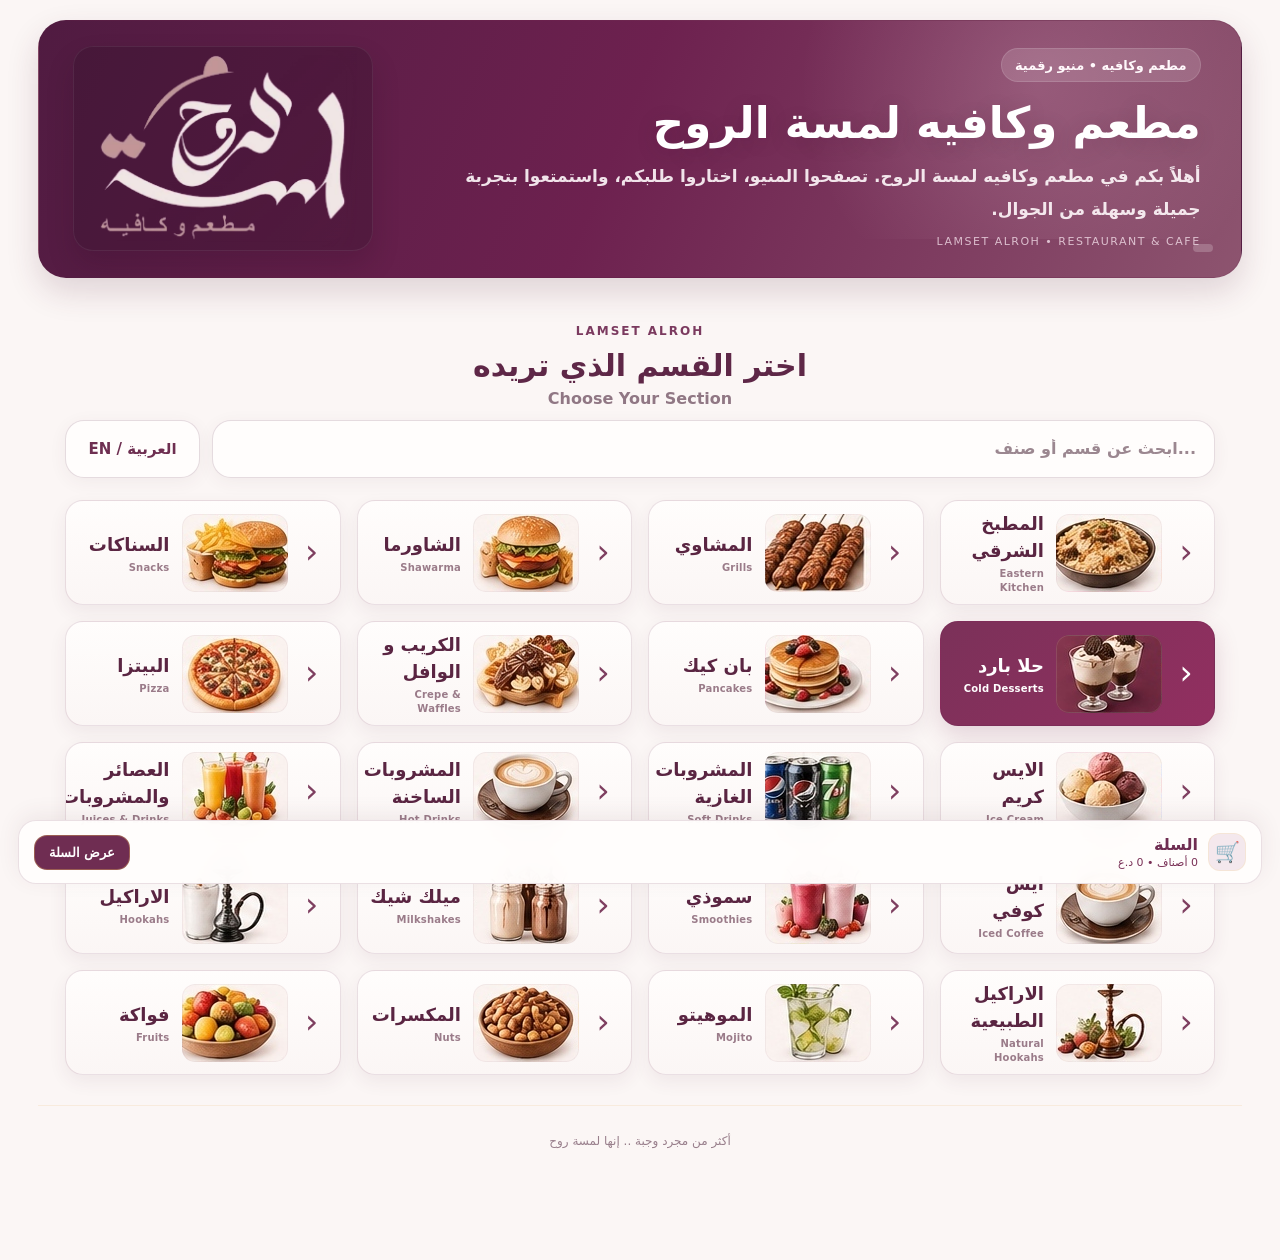
==== index.html @ 40839cf7 "Add kadr dolma to Eastern Kitchen menu" ====
<!doctype html>
<html lang="ar" dir="rtl">
<head>
<meta charset="utf-8">
<meta name="viewport" content="width=device-width,initial-scale=1">
<title>معاينة — مطعم وكافيه لمسة الروح</title>
<style>
:root{--bg:#09090a;--panel:#0f1113;--gold:#e3ad54;--gold2:#f4d58f;--cream:#f7f0e4;--text:#f8f3ea;--muted:#aaa39b;--line:rgba(227,173,84,.30);--maroon:#6b244d;--pink:#a94f74}
*{box-sizing:border-box}html,body{margin:0;background:radial-gradient(circle at 50% -10%,#281b10 0,#08090a 42%,#050607 100%);color:var(--text);font-family:"Noto Sans Arabic","Segoe UI",system-ui,-apple-system,BlinkMacSystemFont,"Helvetica Neue",Arial,sans-serif}
body::before{content:"";position:fixed;inset:0;pointer-events:none;background:radial-gradient(circle at 15% 20%,rgba(214,168,92,.08),transparent 25%),radial-gradient(circle at 85% 30%,rgba(120,65,25,.08),transparent 25%)}
.wrap{width:min(1280px,94%);margin:auto;padding:22px 0 112px}
.top{display:flex;align-items:center;justify-content:space-between;gap:18px;padding:7px 0 15px;border-bottom:1px solid rgba(227,173,84,.24);position:sticky;top:0;background:linear-gradient(180deg,rgba(9,9,10,.96),rgba(9,9,10,.82));backdrop-filter:blur(14px);z-index:20}
.brand{display:flex;align-items:center;gap:18px;padding:4px 12px 4px 7px;border-radius:18px;background:linear-gradient(135deg,rgba(38,25,14,.78),rgba(17,14,15,.72));border:1px solid rgba(227,173,84,.18);box-shadow:0 8px 25px rgba(0,0,0,.20)}.brand-mark{width:132px;height:92px;display:flex;align-items:center;justify-content:center;overflow:visible;filter:drop-shadow(0 0 10px rgba(227,173,84,.14));}.brand-mark img{width:132px;height:96px;object-fit:contain;display:block;filter:drop-shadow(0 0 12px rgba(244,213,143,.20))}
.brand h1{margin:0;font-size:26px;color:var(--gold2);letter-spacing:.15px}.brand small{display:block;color:#e0cfad;font-size:10px;letter-spacing:1.15px;margin-top:3px}
.actions{display:flex;align-items:center;gap:8px}.menu-dot{width:44px;height:42px;border:1px solid rgba(227,173,84,.24);background:rgba(15,15,16,.86);border-radius:13px;display:grid;place-items:center;color:var(--gold2);font-size:23px}.lang,.back,.search input{background:rgba(18,18,18,.86);border:1px solid var(--line);color:var(--text);border-radius:14px}
.lang,.back{padding:14px 26px;font-weight:900;font-size:18px;min-width:210px;min-height:58px;border-radius:17px;cursor:pointer}.back{display:inline-flex;align-items:center;justify-content:center;gap:8px;background:linear-gradient(145deg,#8a315f,#632345);box-shadow:0 10px 24px rgba(0,0,0,.30),inset 0 1px 0 rgba(255,255,255,.08)}.lang:hover,.back:hover{border-color:var(--gold);transform:translateY(-2px)}.back:active{transform:translateY(0) scale(.98)}
.hero{text-align:center;padding:36px 0 26px}.hero .eyebrow{color:var(--gold);font-size:12px;letter-spacing:2.4px}.hero h2{margin:10px 0 6px;font-size:38px;color:var(--gold2);text-shadow:0 3px 20px rgba(214,168,92,.18)}.hero p{margin:0;color:#d6d0c8}
.search{display:flex;justify-content:center;margin:0 auto 26px;max-width:680px}.search input{width:100%;padding:14px 18px;outline:none;text-align:right;font-family:inherit;font-size:16px;font-weight:600;line-height:1.7}.search input:focus{border-color:var(--gold);box-shadow:0 0 0 3px rgba(214,168,92,.08)}
.search-results{display:none;flex-direction:column;gap:10px;margin:0 auto 24px;max-width:860px}.search-results.show{display:flex}.search-results-title{font-size:15px;font-weight:800;color:var(--gold2);padding:0 4px 4px}.search-result-list{display:flex;flex-direction:column;gap:10px}.search-result{display:flex;align-items:center;justify-content:space-between;gap:14px;width:100%;padding:14px 16px;border:1px solid rgba(227,173,84,.20);border-radius:16px;background:linear-gradient(135deg,rgba(31,24,18,.86),rgba(15,16,17,.94));color:var(--text);cursor:pointer;text-align:right;transition:transform .18s ease,border-color .18s ease,box-shadow .18s ease;font-family:inherit}.search-result:hover{transform:translateY(-2px);border-color:var(--gold);box-shadow:0 10px 26px rgba(0,0,0,.22)}.search-result-copy{min-width:0;flex:1}.search-result-name{font-size:17px;font-weight:800;line-height:1.6;color:#fff7e9}.search-result-cat{font-size:12px;font-weight:700;color:#d8c39d;margin-top:2px}.search-result-price{font-size:16px;font-weight:900;color:var(--gold2);white-space:nowrap}.search-empty{display:none;padding:14px 16px;border:1px dashed rgba(227,173,84,.24);border-radius:16px;color:#d2cbc0;text-align:center;font-size:14px;font-weight:700}.search-empty.show{display:block}.categories{display:grid;grid-template-columns:repeat(4,1fr);gap:16px}.cat{position:relative;aspect-ratio:1.42;border:1px solid var(--line);border-radius:21px;overflow:hidden;background:#131416;cursor:pointer;transition:transform .28s ease,box-shadow .28s ease,border-color .28s ease;box-shadow:0 12px 30px rgba(0,0,0,.26)}
.cat::after{content:"";position:absolute;inset:0;background:linear-gradient(180deg,rgba(0,0,0,0) 20%,rgba(4,5,6,.9) 100%)}.cat:hover{transform:translateY(-6px) scale(1.01);border-color:var(--gold);box-shadow:0 20px 42px rgba(0,0,0,.44),0 0 0 1px rgba(214,168,92,.08)}
.cat img{order:1!important;display:block!important;flex:0 0 118px!important;width:118px!important;height:78px!important;object-fit:cover!important;object-position:center!important;border-radius:13px!important;background:#fff8fa!important;filter:brightness(1.07) saturate(.95) contrast(.97)!important;box-shadow:inset 0 0 0 1px rgba(90,35,65,.08)!important;transition:transform .25s ease,filter .25s ease!important}.cat:hover img{transform:scale(1.04)!important;filter:brightness(1.09) saturate(1) contrast(.98)!important}
.cat .caption{position:absolute;z-index:2;left:14px;right:14px;bottom:12px;padding:12px 14px;border:1px solid rgba(214,168,92,.24);border-radius:14px;background:rgba(7,8,9,.66);backdrop-filter:blur(8px);text-align:center}
.cat .ar{font-size:21px;font-weight:900;color:#f0cf88;text-shadow:0 2px 10px rgba(240,207,136,.16)}.cat .en{font-size:12px;color:#ddcfb0;margin-top:3px;font-weight:700;letter-spacing:.2px}
.page{display:none;animation:pageIn .42s ease}.page.show{display:block}@keyframes pageIn{from{opacity:0;transform:translateY(10px)}to{opacity:1;transform:none}}
.sectionHead{display:grid;grid-template-columns:1.45fr 1fr;gap:18px;margin-top:14px;border-radius:24px;overflow:hidden;border:1px solid var(--line);background:linear-gradient(135deg,#15110c,#0d0f10);box-shadow:0 20px 50px rgba(0,0,0,.38)}
.sectionImage{min-height:360px;background-size:cover;background-position:center;position:relative}.sectionImage::after{content:"";position:absolute;inset:0;background:linear-gradient(90deg,rgba(8,9,10,.1),rgba(8,9,10,.72))}
.sectionInfo{padding:34px;display:flex;flex-direction:column;justify-content:center;background:linear-gradient(145deg,rgba(52,31,13,.9),rgba(15,16,17,.96))}.sectionInfo .eyebrow{color:var(--gold);letter-spacing:2px;font-size:11px}.sectionInfo h3{font-size:40px;color:var(--gold2);margin:9px 0 4px}.sectionInfo p{color:#dbd3c9;line-height:1.8;margin:0 0 18px}
.items{display:grid;gap:10px;margin-top:20px}.item{display:flex;align-items:center;justify-content:space-between;gap:15px;padding:17px 19px;background:linear-gradient(135deg,#0f1113,#151617);border:1px solid rgba(214,168,92,.16);border-radius:16px;transition:.22s}.item:hover{border-color:rgba(214,168,92,.46);transform:translateX(-2px);background:linear-gradient(135deg,#15120d,#151719)}.item .name{font-weight:800;font-size:17px}.item .price{font-weight:900;color:var(--gold2);white-space:nowrap;font-size:18px}.empty{padding:25px;border:1px dashed var(--line);border-radius:18px;color:var(--muted);text-align:center;margin-top:18px} .item-main{display:flex;align-items:center;gap:12px;min-width:0}.item-copy{min-width:0}.item .name{font-weight:800;font-size:17px}.item .price{font-weight:900;color:var(--gold2);white-space:nowrap;font-size:18px}.add-to-cart{width:42px;height:42px;border-radius:13px;border:1px solid rgba(246,217,143,.24);background:linear-gradient(145deg,#8a315f,#632345);color:#fff1d0;font-size:26px;font-weight:900;line-height:1;cursor:pointer;display:grid;place-items:center;box-shadow:0 7px 16px rgba(0,0,0,.25);transition:.18s}.add-to-cart:hover{transform:translateY(-2px) scale(1.03);filter:brightness(1.08)}.add-to-cart:active{transform:scale(.97)}
.cart-count{color:var(--gold2);font-size:11px;margin-top:2px}.cart-modal{position:fixed;inset:0;background:rgba(0,0,0,.68);backdrop-filter:blur(7px);display:none;align-items:flex-end;justify-content:center;z-index:100}.cart-modal.show{display:flex}.cart-sheet{width:min(720px,94%);max-height:78vh;overflow:auto;background:linear-gradient(160deg,#15110d,#0c0d0e);border:1px solid rgba(227,173,84,.35);border-radius:24px 24px 0 0;box-shadow:0 -20px 55px rgba(0,0,0,.55);padding:22px}.cart-sheet h3{margin:0 0 15px;color:var(--gold2);font-size:24px}.cart-row{display:flex;align-items:center;justify-content:space-between;gap:12px;padding:12px 0;border-bottom:1px solid rgba(227,173,84,.12)}.cart-row .qty{color:#c9bda8;font-size:13px}.cart-total{display:flex;justify-content:space-between;align-items:center;margin-top:18px;font-size:18px;font-weight:900}.cart-close{margin-top:16px;width:100%;border:1px solid rgba(227,173,84,.34);background:#111;color:var(--gold2);border-radius:13px;padding:12px;font-weight:900;cursor:pointer}

.cart{position:fixed;right:18px;left:18px;bottom:16px;z-index:30;display:flex;justify-content:space-between;align-items:center;gap:14px;padding:12px 15px;border-radius:18px;border:1px solid rgba(227,173,84,.34);background:linear-gradient(135deg,rgba(24,16,12,.96),rgba(15,15,16,.96));box-shadow:0 16px 38px rgba(0,0,0,.42),0 0 0 1px rgba(227,173,84,.04);backdrop-filter:blur(14px)}.cart-left{display:flex;align-items:center;gap:10px}.cart-icon{width:38px;height:38px;border-radius:12px;background:linear-gradient(145deg,#7c2b55,#57203f);display:grid;place-items:center;color:#f6d98f;border:1px solid rgba(246,217,143,.24);font-size:20px}.cart b{color:var(--gold2)}.cart button{border:1px solid rgba(227,173,84,.38);background:linear-gradient(145deg,#8a315f,#632345);color:#fff1d0;border-radius:13px;padding:9px 14px;font-weight:900;cursor:pointer}.footer{text-align:center;color:#8f8982;font-size:12px;padding-top:28px;margin-top:30px;border-top:1px solid rgba(227,173,84,.15)}
@media(max-width:1000px){.categories{grid-template-columns:repeat(3,1fr)}.sectionHead{grid-template-columns:1fr}.sectionImage{min-height:300px}}
@media(max-width:650px){.wrap{width:min(96%,560px);padding-top:10px}.top{padding-top:8px}.brand h1{font-size:18px}.brand-mark{width:104px;height:76px}.brand-mark img{width:104px;height:76px}.hero{padding:26px 0 18px}.hero h2{font-size:28px}.categories{grid-template-columns:repeat(2,1fr);gap:10px}.cat{border-radius:17px}.cat .caption{left:8px;right:8px;bottom:8px;padding:9px 6px}.cat .ar{font-size:16px;color:#f0cf88}.cat .en{font-size:10px;color:#ddcfb0}.sectionHead{margin-top:8px;border-radius:19px}.sectionImage{min-height:250px;background-position:center}.sectionInfo{padding:22px}.sectionInfo h3{font-size:29px}.item{padding:14px}.item .name{font-size:15px}.item .price{font-size:16px}.add-to-cart{width:40px;height:40px;font-size:24px}.back{width:100%;min-width:0;min-height:58px;font-size:18px;border-radius:17px;margin-bottom:10px}}

/* FINAL FIXES */
.actions{display:none!important}
.top{justify-content:center!important;padding:10px 0 16px!important}
.brand{padding:0!important;margin:0 auto!important;background:transparent!important;border:none!important;box-shadow:none!important;justify-content:center!important}
.brand h1,.brand small{display:none!important}
.brand-mark{width:170px!important;height:112px!important;filter:drop-shadow(0 0 16px rgba(244,213,143,.24))}
.brand-mark img{width:170px!important;height:112px!important;filter:drop-shadow(0 0 18px rgba(244,213,143,.24))}
.back{display:inline-flex!important;align-items:center;justify-content:center;gap:8px}
.page.show .back{position:sticky;top:8px;z-index:30;margin:12px 0 16px;min-height:60px}
@media(max-width:650px){
  .top{padding:8px 0 12px!important}
  .brand-mark{width:140px!important;height:94px!important}
  .brand-mark img{width:140px!important;height:94px!important}
  .page.show .back{position:sticky;top:8px;min-height:60px;width:100%;margin:10px 0 12px}
}
/* Search/font polish */
body,.top,.hero,.search input,.cat,.caption,.page,.sectionInfo,.item,.cart,.cart-modal,.cart-sheet,.back,.add-to-cart{font-family:"Noto Sans Arabic","Segoe UI",system-ui,-apple-system,BlinkMacSystemFont,"Helvetica Neue",Arial,sans-serif}
.hero h2,.sectionInfo h3,.cat .ar,.item .name{font-weight:800;letter-spacing:0}
.cat .en,.item .price,.search-result-cat,.search-result-price{font-weight:700}
/* HEADER REVAMP - matches original reference */
.top.heroTop{
  position:relative!important;
  top:auto!important;
  width:100%;
  min-height:250px;
  margin:0 0 22px;
  padding:26px 34px 28px!important;
  border:1px solid rgba(255,255,255,.16)!important;
  border-bottom:1px solid rgba(255,255,255,.16)!important;
  border-radius:27px!important;
  background:linear-gradient(112deg,#4a193f 0%,#6e1f53 45%,#8d466c 100%)!important;
  box-shadow:0 18px 40px rgba(54,16,42,.20)!important;
  backdrop-filter:none!important;
  display:flex!important;
  align-items:center!important;
  justify-content:space-between!important;
  gap:30px!important;
  direction:ltr;
  overflow:hidden;
}
.top.heroTop::after{
  content:"";
  position:absolute;
  inset:-35% -12% auto auto;
  width:58%;
  height:120%;
  background:radial-gradient(circle,rgba(255,214,231,.18),transparent 62%);
  pointer-events:none;
}
.heroBrand{
  position:relative;
  z-index:2;
  width:100%;
  display:flex!important;
  align-items:center!important;
  gap:34px!important;
  padding:0!important;
  margin:0!important;
  border:0!important;
  border-radius:0!important;
  background:transparent!important;
  box-shadow:none!important;
  direction:ltr;
}
.heroLogo{
  flex:0 0 300px;
  width:300px!important;
  height:205px!important;
  padding:4px!important;
  border-radius:20px!important;
  background:rgba(46,17,41,.38)!important;
  box-shadow:inset 0 0 0 1px rgba(255,255,255,.07),0 14px 28px rgba(31,6,25,.16)!important;
  overflow:hidden!important;
  filter:none!important;
}
.heroLogo img{
  width:100%!important;
  height:100%!important;
  object-fit:contain!important;
  filter:none!important;
}
.hero-copy{
  flex:1;
  min-width:0;
  text-align:right;
  direction:rtl;
  color:#fff;
  padding:0 6px 0 14px;
}
.hero-copy .hero-badge{
  display:inline-flex;
  align-items:center;
  min-height:34px;
  padding:6px 13px;
  margin:0 0 14px;
  border-radius:18px;
  background:rgba(255,255,255,.14);
  border:1px solid rgba(255,255,255,.10);
  color:#fff7fb;
  font-size:13px;
  font-weight:800;
}
.hero-copy h1{
  display:block!important;
  margin:0 0 10px!important;
  color:#fff!important;
  font-size:clamp(30px,3.4vw,48px)!important;
  line-height:1.25!important;
  letter-spacing:0!important;
  text-shadow:0 4px 22px rgba(55,10,42,.16);
}
.hero-copy .hero-description{
  margin:0 0 10px;
  max-width:780px;
  color:rgba(255,255,255,.92);
  font-size:17px;
  line-height:1.9;
  font-weight:600;
}
.hero-copy #brandEn{
  display:block!important;
  color:rgba(255,243,250,.76)!important;
  font-size:11px!important;
  letter-spacing:1.5px!important;
  margin:4px 0 0!important;
}
.hero-dot{
  position:absolute;
  right:28px;
  bottom:25px;
  width:20px;
  height:8px;
  border-radius:99px;
  background:rgba(255,255,255,.20);
  z-index:3;
}
@media(max-width:760px){
  .top.heroTop{
    min-height:unset;
    padding:18px 16px 22px!important;
    border-radius:23px!important;
  }
  .heroBrand{
    flex-direction:column!important;
    align-items:center!important;
    gap:16px!important;
  }
  .heroLogo{
    flex-basis:auto;
    width:190px!important;
    height:130px!important;
  }
  .hero-copy{
    width:100%;
    padding:0!important;
    text-align:center!important;
  }
  .hero-copy .hero-badge{
    margin-bottom:10px;
    font-size:12px;
  }
  .hero-copy h1{
    font-size:29px!important;
    line-height:1.35!important;
  }
  .hero-copy .hero-description{
    font-size:14px;
    line-height:1.8;
  }
  .hero-copy #brandEn{
    font-size:9px!important;
  }
  .hero-dot{
    right:50%;
    transform:translateX(50%);
    bottom:12px;
  }
}
/* APPROVED LIGHT PLUM / CREAM MENU THEME */
:root{--line:rgba(101,42,73,.16)!important;--gold:#6f2d52!important;--gold2:#6f2d52!important;--text:#4a263b!important;--muted:#8c7781!important}
html,body{background:#fbf6f5!important;color:#4a263b!important}
body{font-family:"Noto Sans Arabic","Segoe UI",system-ui,-apple-system,BlinkMacSystemFont,"Helvetica Neue",Arial,sans-serif!important}
body::before{display:none!important}
.wrap{width:min(1450px,94%)!important;padding:20px 0 112px!important}
.top.heroTop{min-height:258px!important;margin:0 0 24px!important;padding:24px 34px 26px!important;border:1px solid rgba(96,35,67,.14)!important;border-radius:28px!important;background:linear-gradient(112deg,#501b41 0%,#6d214f 48%,#8d546f 100%)!important;box-shadow:0 14px 32px rgba(82,29,59,.16)!important}
.heroLogo{flex-basis:300px!important;width:300px!important;height:205px!important;background:rgba(45,15,38,.30)!important}
.hero-copy .hero-badge{background:rgba(255,245,249,.15)!important;border-color:rgba(255,255,255,.12)!important;color:#fff8fb!important}
.hero-copy h1{color:#fff!important}.hero-copy .hero-description{color:rgba(255,248,251,.90)!important}.hero-copy #brandEn{color:rgba(255,238,247,.72)!important}.hero-dot{background:rgba(255,255,255,.20)!important}
main#home{display:block}.hero{padding:22px 0 12px!important}.hero .eyebrow{color:#7b3a5f!important;font-weight:800!important;letter-spacing:2px!important}.hero h2{font-size:30px!important;color:#5e2747!important;text-shadow:none!important}.hero p{color:#907784!important;font-weight:600!important}
.toolbar{display:flex;align-items:center;gap:12px;max-width:1150px;margin:0 auto 22px;direction:ltr}.toolbar .search{flex:1;margin:0;max-width:none}
.search input{background:#fffdfc!important;border:1px solid rgba(104,48,77,.17)!important;color:#4d293d!important;border-radius:19px!important;min-height:58px;box-shadow:0 4px 18px rgba(90,43,68,.06)!important}.search input::placeholder{color:#9b8790!important}.search input:focus{border-color:rgba(113,44,80,.34)!important;box-shadow:0 0 0 4px rgba(112,44,81,.08)!important}
.lang-home{flex:0 0 auto;min-width:135px;min-height:58px;padding:10px 18px;border-radius:19px;border:1px solid rgba(104,48,77,.17);background:#fffdfc;color:#6e2f51;font:800 15px/1 "Noto Sans Arabic","Segoe UI",system-ui,sans-serif;cursor:pointer;box-shadow:0 4px 18px rgba(90,43,68,.06)}.lang-home:hover{border-color:#8a4c6b;transform:translateY(-1px)}
.categories{display:grid!important;grid-template-columns:repeat(4,minmax(0,1fr))!important;gap:16px!important;max-width:1150px;margin:0 auto}
.cat{position:relative!important;aspect-ratio:auto!important;min-height:92px;display:flex!important;align-items:center;gap:12px;padding:9px 16px 9px 11px!important;border:1px solid rgba(104,48,77,.14)!important;border-radius:18px!important;overflow:hidden!important;background:linear-gradient(180deg,#fffdfc,#fbf6f5)!important;color:#55243d!important;box-shadow:0 7px 18px rgba(91,47,69,.07)!important;transition:transform .2s ease,box-shadow .2s ease,border-color .2s ease!important}
.cat::after{display:none!important}.cat:hover{transform:translateY(-3px)!important;border-color:rgba(111,45,82,.25)!important;box-shadow:0 12px 24px rgba(91,47,69,.12)!important}
.cat img{order:2;flex:0 0 76px;width:76px!important;height:70px!important;object-fit:contain!important;border-radius:14px!important;background:#fff8fa;filter:none!important;transition:transform .25s ease!important}.cat:hover img{transform:scale(1.04)!important;filter:none!important}
.cat .caption{order:2!important;position:static!important;flex:1;min-width:0;padding:0!important;border:0!important;border-radius:0!important;background:transparent!important;backdrop-filter:none!important;text-align:right!important}
.cat .ar{font-size:18px!important;line-height:1.5;font-weight:900!important;color:#5a2542!important;text-shadow:none!important}.cat .en{font-size:10px!important;line-height:1.4;color:#9a7b89!important;margin-top:3px!important;font-weight:700!important}
.cat-arrow{order:0!important;flex:0 0 auto;width:24px;color:#7e3f60;font-size:33px;line-height:1;transform:translateY(-1px)}
.cat.featured-cat{background:linear-gradient(135deg,#7b3159,#922f60)!important;border-color:rgba(115,38,83,.34)!important;box-shadow:0 9px 24px rgba(118,42,82,.18)!important}.cat.featured-cat .ar,.cat.featured-cat .en,.cat.featured-cat .cat-arrow{color:#fff!important}.cat.featured-cat img{background:rgba(255,255,255,.08)!important}
.search-results{max-width:860px!important}.search-result{background:#fffdfc!important;border-color:rgba(104,48,77,.14)!important;color:#4a263b!important;box-shadow:0 7px 18px rgba(91,47,69,.06)!important}.search-result:hover{border-color:rgba(111,45,82,.30)!important;box-shadow:0 12px 24px rgba(91,47,69,.10)!important}.search-result-name{color:#55243d!important}.search-result-cat{color:#9a7b89!important}.search-result-price{color:#7a3157!important}.search-results-title{color:#6e2f51!important}.search-empty{border-color:rgba(104,48,77,.18)!important;color:#8f7b85!important}
.page{background:transparent!important}.sectionHead{border:1px solid rgba(104,48,77,.14)!important;background:#fffdfc!important;box-shadow:0 14px 34px rgba(91,47,69,.08)!important}.sectionImage{min-height:330px}.sectionImage::after{background:linear-gradient(90deg,rgba(65,23,47,.08),rgba(65,23,47,.38))!important}.sectionInfo{background:linear-gradient(145deg,#fffdfc,#f7ecef)!important;padding:32px!important}.sectionInfo .eyebrow{color:#7a3b5b!important}.sectionInfo h3{color:#652b4b!important}.sectionInfo p{color:#866f7b!important}
.item{background:#fffdfc!important;border:1px solid rgba(104,48,77,.13)!important;color:#4a263b!important;box-shadow:0 5px 16px rgba(91,47,69,.05)!important}.item:hover{border-color:rgba(111,45,82,.24)!important;background:#fffdfc!important}.item .name{color:#54243e!important}.item .price{color:#743154!important}
.add-to-cart,.back{background:linear-gradient(145deg,#7a3157,#5f2344)!important;color:#fff!important;border-color:rgba(255,255,255,.16)!important}
.cart{background:rgba(255,253,252,.96)!important;border:1px solid rgba(104,48,77,.14)!important;color:#55243d!important;box-shadow:0 -5px 22px rgba(91,47,69,.08)!important}.cart-icon{background:#f4e8ed!important;color:#713051!important}.cart button{background:#6f2d52!important;color:#fff!important}.cart-count{color:#7a3157!important}.cart-modal{background:rgba(62,24,45,.34)!important}.cart-sheet{background:#fffdfc!important;color:#4a263b!important;border:1px solid rgba(104,48,77,.14)!important}.cart-sheet h3{color:#672a4b!important}.cart-total{border-top-color:rgba(104,48,77,.12)!important}.footer{color:#987e8b!important}
@media(max-width:900px){.categories{grid-template-columns:repeat(2,minmax(0,1fr))!important}}
@media(max-width:650px){.wrap{width:min(96%,560px)!important;padding-top:10px!important}.top.heroTop{margin-bottom:16px!important;padding:16px 14px 22px!important;border-radius:22px!important}.heroLogo{width:180px!important;height:124px!important}.hero{padding:18px 0 8px!important}.hero h2{font-size:27px!important}.toolbar{gap:8px;margin-bottom:14px}.lang-home{min-width:92px;min-height:54px;padding:8px 10px;font-size:12px}.search input{min-height:54px;font-size:14px!important}.categories{gap:10px!important}.cat{min-height:84px;padding:8px 10px 8px 7px!important;border-radius:15px!important;gap:7px}.cat img{flex-basis:72px!important;width:72px!important;height:54px!important;object-fit:cover!important}.cat .ar{font-size:14px!important}.cat .en{font-size:8px!important}.cat-arrow{font-size:27px;width:17px}.sectionHead{grid-template-columns:1fr!important}.sectionImage{min-height:250px}}
/* CATEGORY IMAGES - EXACT 4x5 REFERENCE SPRITE */
.cat-photo{
  order:1!important;
  flex:0 0 106px!important;
  width:106px!important;
  height:78px!important;
  border-radius:13px!important;
  display:block!important;
  background-image:url("assets/category-reference-sprite-exact-v2.jpg")!important;
  background-repeat:no-repeat!important;
  background-size:400% 500%!important;
  background-position:calc(var(--ref-col) * 33.333333%) calc(var(--ref-row) * 25%)!important;
  background-color:#fffaf9!important;
  box-shadow:inset 0 0 0 1px rgba(90,35,65,.05)!important;
}
.cat img{display:none!important}
.cat:hover .cat-photo{transform:scale(1.03)}
.cat.featured-cat .cat-photo{box-shadow:inset 0 0 0 1px rgba(255,255,255,.10)!important}
@media(max-width:650px){
  .cat-photo{flex-basis:82px!important;width:82px!important;height:60px!important;border-radius:11px!important}
}
/* CATEGORY PAGE HERO IMAGE POLISH */
.sectionHead{
  grid-template-columns:1.55fr .85fr!important;
  align-items:stretch!important;
  min-height:360px!important;
  background:#fffdfc!important;
  border-radius:26px!important;
  overflow:hidden!important;
}
.sectionImage{
  min-height:360px!important;
  background-size:cover!important;
  background-position:center!important;
  background-repeat:no-repeat!important;
  position:relative!important;
}
.sectionImage::after{
  background:linear-gradient(90deg,rgba(63,22,46,.02),rgba(63,22,46,.08))!important;
}
.sectionInfo{
  min-height:360px!important;
  justify-content:center!important;
  align-items:flex-start!important;
  text-align:right!important;
  background:linear-gradient(145deg,#fffdfc 0%,#f7ecef 100%)!important;
}
.sectionInfo h3{
  font-size:42px!important;
  font-weight:900!important;
  line-height:1.25!important;
}
.sectionInfo .eyebrow{
  font-size:12px!important;
  font-weight:800!important;
}
@media(max-width:650px){
  .sectionHead{
    min-height:unset!important;
    grid-template-columns:1fr!important;
  }
  .sectionImage{
    min-height:255px!important;
    height:255px!important;
  }
  .sectionInfo{
    min-height:unset!important;
  }
}
/* SECTION PAGE - APPROVED REFERENCE ORDER */
.sectionToolbar{display:flex;align-items:center;justify-content:space-between;gap:18px;margin:0 0 14px}
.sectionToolbar .back{width:auto;min-width:220px;margin:0!important}
.sectionCartHint{color:#936f80;font-size:13px;font-weight:700}
.sectionHero{display:grid;grid-template-columns:1.55fr .95fr;min-height:320px;border:1px solid rgba(104,48,77,.14);border-radius:24px;overflow:hidden;background:#fffdfc;box-shadow:0 14px 34px rgba(91,47,69,.08)}
.sectionImage{position:relative;min-height:320px;background:#eee1e5;overflow:hidden}
.sectionImage::after{content:"";position:absolute;inset:0;background:linear-gradient(90deg,rgba(60,25,45,0) 55%,rgba(88,35,61,.30) 100%);pointer-events:none}
.sectionImage img{width:100%;height:100%;min-height:320px;display:block;object-fit:cover;object-position:center}
.sectionHero .sectionInfo{padding:36px 34px;background:linear-gradient(145deg,#fffdfc,#f8edef)!important;justify-content:center}
.sectionHero .sectionInfo .eyebrow{color:#7a3b5b!important;font-size:11px;font-weight:900;letter-spacing:2px}
.sectionHero .sectionInfo h3{font-size:48px!important;line-height:1.2;color:#652b4b!important;margin:10px 0 8px!important}
.sectionHero .sectionInfo p{font-size:16px;color:#866f7b!important;line-height:1.9}
.sectionSearchRow{display:flex;align-items:center;gap:12px;max-width:1150px;margin:18px auto 20px}
.sectionSearch{flex:1}.sectionSearch input{width:100%;min-height:56px;padding:13px 18px;border-radius:18px;border:1px solid rgba(104,48,77,.16);background:#fffdfc;color:#4d293d;outline:none;font:700 16px/1.6 "Noto Sans Arabic","Segoe UI",system-ui,sans-serif;text-align:right;box-shadow:0 4px 16px rgba(90,43,68,.05)}
.sectionSearch input::placeholder{color:#9b8790}.sectionSearch input:focus{border-color:rgba(113,44,80,.30);box-shadow:0 0 0 4px rgba(112,44,81,.07)}
.sectionLang{min-width:135px!important;min-height:56px!important;background:#fffdfc!important;color:#6e2f51!important;border:1px solid rgba(104,48,77,.16)!important;box-shadow:0 4px 16px rgba(90,43,68,.05)!important}
.page.show .items{display:grid!important;grid-template-columns:repeat(2,minmax(0,1fr));gap:12px;margin:0 auto;max-width:1150px}
.page.show .item{min-height:86px}
@media(max-width:760px){
  .sectionToolbar{align-items:stretch;flex-direction:column-reverse;gap:8px}
  .sectionToolbar .back{width:100%;min-width:0}
  .sectionCartHint{text-align:center}.sectionHero{grid-template-columns:1fr;min-height:unset}
  .sectionImage,.sectionImage img{min-height:240px;height:240px}
  .sectionHero .sectionInfo{padding:24px 20px}.sectionHero .sectionInfo h3{font-size:34px!important}
  .sectionSearchRow{gap:8px;margin:12px 0 16px}.sectionLang{min-width:96px!important}
  .page.show .items{grid-template-columns:1fr}
}</style></head>
<body>
<div class="wrap">
  <header class="top heroTop">
    <div class="brand heroBrand">
      <div class="brand-mark heroLogo"><img src="[data-uri]" alt="شعار لمسة الروح"></div>
      <div class="hero-copy">
        <div class="hero-badge">مطعم وكافيه • منيو رقمية</div>
        <h1 id="brand">مطعم وكافيه لمسة الروح</h1>
        <p class="hero-description">أهلاً بكم في مطعم وكافيه لمسة الروح. تصفحوا المنيو، اختاروا طلبكم، واستمتعوا بتجربة جميلة وسهلة من الجوال.</p>
        <small id="brandEn">LAMSET ALROH • RESTAURANT &amp; CAFE</small>
      </div>
    </div>
    <div class="hero-dot" aria-hidden="true"></div>
  </header>  <main id="home">
    <section class="hero"><div class="eyebrow" id="eyebrow">LAMSET ALROH</div><h2 id="choose">اختر القسم الذي تريده</h2><p id="chooseEn">Choose Your Section</p></section>
    <div class="toolbar">
  <button class="lang-home" id="langBtn" type="button">EN / العربية</button>
  <div class="search"><input id="search" placeholder="ابحث عن قسم أو صنف..." autocomplete="off"></div>
</div>
    <div class="categories" id="categories"></div><div class="search-results" id="searchResults"><div class="search-results-title">الأصناف المطابقة</div><div class="search-result-list" id="searchResultList"></div><div class="search-empty" id="searchEmpty">ماكو صنف مطابق للبحث</div></div>
  </main>
  <main id="page" class="page">
    <div class="sectionToolbar">
      <button class="back" id="backBtn" type="button">← العودة إلى الأقسام</button>
      <div class="sectionCartHint">استكشف الأصناف واختر طلبك</div>
    </div>
    <section class="sectionHero">
      <div class="sectionImage"><img id="sectionImageImg" alt="" decoding="async"></div>
      <div class="sectionInfo">
        <div class="eyebrow" id="sectionEyebrow">MENU SECTION</div>
        <h3 id="sectionTitle"></h3>
        <p id="sectionText"></p>
      </div>
    </section>
    <div class="sectionSearchRow">
      <button class="lang-home sectionLang" id="sectionLangBtn" type="button">EN / العربية</button>
      <div class="sectionSearch"><input id="sectionSearchInput" placeholder="ابحث عن صنف..." autocomplete="off"></div>
    </div>
    <div class="items" id="items"></div>
    <div class="empty" id="empty"></div>
  </main>  <div class="cart"><div class="cart-left"><div class="cart-icon">🛒</div><div><b>السلة</b><div id="cartSummary" style="color:#bcb5ad;font-size:11px;margin-top:2px"><span class="cart-count">0 أصناف • 0 د.ع</span></div></div></div><button id="viewCart" type="button">عرض السلة</button></div>

  <div class="cart-modal" id="cartModal" aria-hidden="true"><div class="cart-sheet"><h3>السلة</h3><div id="cartRows"></div><div class="cart-total"><span>المجموع</span><span id="cartTotal">0 د.ع</span></div><button class="cart-close" id="cartClose" type="button">إغلاق</button></div></div>
  <footer class="footer" id="footer">أكثر من مجرد وجبة .. إنها لمسة روح</footer>
</div>
<script>
const DATA = [{"ar":"المطبخ الشرقي","en":"Eastern Kitchen","img":"[data-uri]","items":[{"ar":"قوزي الشام","price":"15,000"},{"ar":"قوزي لحم على التمن","price":"15,000"},{"ar":"تشريب لحم غنم","price":"17,000"},{"ar":"دجاجة على التمن","price":"16,000"},{"ar":"نصف دجاجة على التمن","price":"8,000"},{"ar":"كص دجاج على التمن","price":"12,000"},{"ar":"برياني لحم","price":"17,000"},{"ar":"برياني دجاج","price":"14,000"},{"ar":"تشريب لحم كص","price":"5,000"},{"ar":"تشريب دجاج","price":"7,000"},{"ar":"نصف دجاجة مشوية ناشف","price":"7,000"},{"ar":"دجاجة مشوية ناشف","price":"14,000"},{"ar":"نصف دجاج مسحب","price":"8,000"},{"ar":"تمن+مرق","price":"4,000"},{"ar":"ربع دجاج على التمن","price":"5,000"},{"ar":"مقلوبة لحم","price":"15,000"},{"ar":"مقلوبة دجاج","price":"12,000"},{"ar":"سلطة عربية","price":"3,000"},{"ar":"فتوش","price":"4,000"},{"ar":"تبولة","price":"4,000"},{"ar":"كدر دولمة","price":"12,000"}]},{"ar":"المشاوي","en":"Grills","img":"[data-uri]","items":[{"ar":"نفر كباب","price":"12,000"},{"ar":"نصف نفر كباب","price":"6,000"},{"ar":"نفر كباب دجاج","price":"10,000"},{"ar":"نصف نفر كباب دجاج","price":"5,000"},{"ar":"نفر تكة لحم","price":"14,000"},{"ar":"نصف نفر تكة","price":"7,000"},{"ar":"نفر تكة دجاج","price":"10,000"},{"ar":"نصف نفر تكة دجاج","price":"5,000"},{"ar":"نفر معلاك","price":"12,000"},{"ar":"نصف نفر معلاك","price":"6,000"},{"ar":"نفر ضلوع","price":"12,000"},{"ar":"نصف نفر ضلوع","price":"6,000"},{"ar":"نفر اجنحة مع تمن (8) قطع","price":"7,000"},{"ar":"نصف نفر اجنحة مع تمن (4) قطع","price":"4,000"},{"ar":"عرايس لحم","price":"9,000"}]},{"ar":"الشاورما","en":"Shawarma","img":"[data-uri]","items":[{"ar":"نفر كص","price":"18,000"},{"ar":"نصف نفر كص","price":"9,000"},{"ar":"نفر كص دجاج","price":"15,000"},{"ar":"نصف نفر كص دجاج","price":"8,000"},{"ar":"سندويج كص لحم + فنكر+ ببسي فريش","price":"6,000"},{"ar":"سندويج كص دجاج مع فنكر مع ببسي فريش","price":"5,000"},{"ar":"صاج لحم","price":"3,000"},{"ar":"صاج دجاج","price":"3,000"}]},{"ar":"السناكات","en":"Snacks","img":"[data-uri]","items":[{"ar":"كنتاكي 2 قطع","price":"5,000"},{"ar":"كنتاكي 3 قطع","price":"7,000"},{"ar":"كنتاكي 5 قطع","price":"10,000"},{"ar":"سندويج كرسبي","price":"3,000"},{"ar":"سندويج زنجر","price":"3,000"},{"ar":"ريزو كلاسك","price":"5,000"},{"ar":"ريزو بالشاورما","price":"6,000"},{"ar":"ريزو بالجبن","price":"5,000"},{"ar":"سندويج كرسبي مع ببسي","price":"4,000"},{"ar":"طبق فنكر","price":"2,000"},{"ar":"طبق فنكر بالجبن","price":"3,000"},{"ar":"بركر كلاسك","price":"4,000"},{"ar":"بركر مدخن","price":"5,000"},{"ar":"بركر بالجبن","price":"4,000"},{"ar":"بركر بالدجاج","price":"4,000"},{"ar":"صحن مقبلات وسط","price":"3,000"},{"ar":"صحن مقبلات كبير","price":"5,000"},{"ar":"وجبة بركر مدخن+ فنكر + ببسي فريش","price":"7,000"},{"ar":"وجبة بركر كلاسك+ فنكر + ببسي فريش","price":"6,000"}]},{"ar":"حلا بارد","en":"Cold Desserts","img":"[data-uri]","items":[{"ar":"جيز كيك سان سبيستيان","price":"4,000"},{"ar":"قشطوطة لوتس","price":"4,000"},{"ar":"قشطوطة نوتلا","price":"4,000"},{"ar":"قشطوطة بستاشيو","price":"4,000"},{"ar":"ترليجة","price":"4,000"},{"ar":"بركانية","price":"4,000"},{"ar":"موس كيك فراولة","price":"4,000"},{"ar":"موس كيك نوتلا","price":"4,000"},{"ar":"تراب الملوك","price":"2,500"},{"ar":"قدح اوريو","price":"2,500"},{"ar":"قدح لوتس","price":"2,500"},{"ar":"قدح بودنك كيك","price":"3,000"},{"ar":"ترامسيو كيك","price":"3,000"},{"ar":"خشخش","price":"2,500"}]},{"ar":"بان كيك","en":"Pancakes","img":"[data-uri]","items":[{"ar":"بان كيك نوتلا","price":"4,000"},{"ar":"بان كيك اوريو","price":"4,000"},{"ar":"بان كيك بستاشيو","price":"4,000"},{"ar":"بان كيك لوتس","price":"4,000"}]},{"ar":"الكريب و الوافل","en":"Crepe & Waffles","img":"[data-uri]","items":[{"ar":"كريب كلاسك","price":"3,000"},{"ar":"وافل كلاسك","price":"3,000"},{"ar":"كريب لوتس","price":"4,000"},{"ar":"كريب بستاشيو","price":"4,000"},{"ar":"كريب سوشي","price":"4,000"},{"ar":"وافل مكس","price":"4,000"},{"ar":"وافل لوتس","price":"4,000"},{"ar":"وافل بستاشيو","price":"4,000"},{"ar":"كريب بقجة","price":"4,000"},{"ar":"كريب فواكه","price":"5,000"},{"ar":"كريب نساتل","price":"4,000"},{"ar":"كريب VIP","price":"5,000"},{"ar":"وافل نوتلا","price":"4,000"},{"ar":"وافل كندر","price":"4,000"},{"ar":"وافل اوريو","price":"4,000"},{"ar":"وافل VIP","price":"4,000"},{"ar":"وافل مكسرات","price":"4,000"},{"ar":"كريب رفيلو","price":"4,000"},{"ar":"كريب كندر","price":"4,000"},{"ar":"كريب مكس","price":"4,000"},{"ar":"كريب فوتشيني","price":"4,000"},{"ar":"كريب نوتلا","price":"4,000"}]},{"ar":"البيتزا","en":"Pizza","img":"[data-uri]","items":[{"ar":"بيتزا لحم وسط","price":"10,000"},{"ar":"بيتزا لحم كبير","price":"12,000"},{"ar":"بيتزا دجاج وسط","price":"8,000"},{"ar":"بيتزا دجاج كبير","price":"10,000"},{"ar":"بيتزا مشكل لحم+دجاج وسط","price":"10,000"},{"ar":"بيتزا مشكل لحم+دجاج كبير","price":"12,000"},{"ar":"بيتزا بالجبنة وسط","price":"8,000"},{"ar":"بيتزا بالجبنة كبير","price":"10,000"},{"ar":"بيتزا بالخضار وسط","price":"8,000"},{"ar":"بيتزا بالخضار كبير","price":"10,000"}]},{"ar":"الايس كريم","en":"Ice Cream","img":"[data-uri]","items":[]},{"ar":"المشروبات الغازية","en":"Soft Drinks","img":"[data-uri]","items":[{"ar":"ببسي فريش","price":"1,000"},{"ar":"سفن فريش","price":"1,000"},{"ar":"ببسي قوطية","price":"750"},{"ar":"سفن قوطية","price":"750"},{"ar":"ديو قوطية","price":"750"},{"ar":"تايكر","price":"1,500"},{"ar":"اسبيرش","price":"1,000"},{"ar":"مياه غازية","price":"500"}]},{"ar":"المشروبات الساخنة","en":"Hot Drinks","img":"[data-uri]","items":[{"ar":"شاي","price":"500"},{"ar":"شاي بالحليب","price":"1,000"},{"ar":"كبتشينو","price":"1,500"},{"ar":"نسكافية","price":"1,500"},{"ar":"هوت شوكليت","price":"1,500"},{"ar":"قهوة تركية","price":"2,000"},{"ar":"قهوة فرنسية","price":"2,000"},{"ar":"اسبرسو","price":"3,000"},{"ar":"لاتية","price":"3,000"},{"ar":"قهوة جكليتية","price":"2,000"},{"ar":"قهوة عربية","price":"2,000"},{"ar":"حامض","price":"500"},{"ar":"حليب","price":"1,000"},{"ar":"حليب بالمكسرات","price":"1,000"},{"ar":"سحلب","price":"1,500"},{"ar":"شاي كرك","price":"1,000"},{"ar":"قهوة فرنسي بالبندق","price":"2,000"},{"ar":"اسبرسو سنكل","price":"3,000"},{"ar":"قهوة جكنية بالمكسرات","price":"2,000"},{"ar":"اسبرسو دبل","price":"5,000"},{"ar":"كبتشينو بالحليب","price":"2,000"},{"ar":"شاي ليمون","price":"1,000"}]},{"ar":"العصائر والمشروبات","en":"Juices & Drinks","img":"[data-uri]","items":[{"ar":"عصير موز","price":"3,000"},{"ar":"عصير موز نستلة","price":"3,000"},{"ar":"عصير موز بالفراولة","price":"3,000"},{"ar":"عصير برتقال","price":"3,000"},{"ar":"عصير برتقال ليمون","price":"3,000"},{"ar":"عصير ليمون","price":"3,000"},{"ar":"عصير ليمون نعناع","price":"3,000"},{"ar":"عصير بطيخ","price":"3,000"},{"ar":"عصير تين","price":"3,000"},{"ar":"عصير كوكتيل","price":"3,000"},{"ar":"عصير منكا","price":"3,000"},{"ar":"عصير انناس","price":"3,000"},{"ar":"عصير خوخ","price":"3,000"},{"ar":"عصير مشمش","price":"3,000"},{"ar":"عصير رمان","price":"3,000"},{"ar":"عصير فرولة","price":"3,000"},{"ar":"كوكتيل لمسة الروح","price":"5,000"},{"ar":"مشروب مكسيكي","price":"3,000"},{"ar":"عصير لمسة الروح","price":"3,500"}]},{"ar":"ايس كوفي","en":"Iced Coffee","img":"[data-uri]","items":[{"ar":"ايس كراميل لاتية","price":"3,000"},{"ar":"ايس شوكليت","price":"3,000"},{"ar":"ايس لوتس","price":"3,000"},{"ar":"ايس بستاشيو","price":"3,000"},{"ar":"ايس تي خوخ","price":"3,000"},{"ar":"ايس تي بلو بيري","price":"3,000"},{"ar":"ايس تي فراولة","price":"3,000"},{"ar":"ايس تي منكا","price":"3,000"},{"ar":"ايس تي ليمون","price":"3,000"},{"ar":"ايس تي كوفي","price":"2,500"},{"ar":"ايس ماتشا","price":"3,500"},{"ar":"ايس سبانش لاتية","price":"3,000"},{"ar":"ايس موكا","price":"3,000"},{"ar":"ايس بستاشيو لاتية","price":"3,500"},{"ar":"ايس فراولة لاتية","price":"3,000"},{"ar":"ايس امريكانو","price":"2,500"},{"ar":"ايس لوتس كافية","price":"3,500"}]},{"ar":"سموذي","en":"Smoothies","img":"[data-uri]","items":[{"ar":"سموذي ليمون","price":"3,000"},{"ar":"سموذي بلوبيري","price":"3,000"},{"ar":"سموذي اناناس","price":"3,000"},{"ar":"سموذي فراولة","price":"3,000"},{"ar":"سموذي منكا","price":"3,000"}]},{"ar":"ميلك شيك","en":"Milkshakes","img":"[data-uri]","items":[{"ar":"ميلك شيك نوتلا","price":"3,000"},{"ar":"ميلك شيك لوتس","price":"3,000"},{"ar":"ميلك شيك اوريو","price":"3,000"},{"ar":"ميلك شيك فراولة","price":"3,000"},{"ar":"ميلك شيك فانيلا","price":"3,000"},{"ar":"ميلك شيك مكس","price":"4,000"}]},{"ar":"الاراكيل","en":"Hookahs","img":"[data-uri]","items":[{"ar":"اركلية انكليزي","price":"4,000"},{"ar":"اركلية نعناع","price":"4,000"},{"ar":"اركلية علك نعناع","price":"4,000"},{"ar":"اركلية ليمون نعناع","price":"4,000"},{"ar":"اركلية تفاحتين","price":"4,000"},{"ar":"اركلية ياسمين","price":"4,000"},{"ar":"اركلية حمضيات","price":"4,000"},{"ar":"اركلية معجنات","price":"4,000"},{"ar":"اركلية عنب","price":"4,000"},{"ar":"اركلية لمسة الروح","price":"4,000"},{"ar":"حجر اضافي","price":"2,000"}]},{"ar":"الاراكيل الطبيعية","en":"Natural Hookahs","img":"[data-uri]","items":[{"ar":"اركيلة ركي طبيعي","price":"10,000"},{"ar":"اركيلة شمام طبيعي","price":"10,000"},{"ar":"اركيلة انناس طبيعي","price":"10,000"},{"ar":"اركيلة باسمك طبيعي","price":"12,000"},{"ar":"اركيلة طبيعي VIP","price":"15,000"},{"ar":"اركيلة قرص طبيعي","price":"6,000"}]},{"ar":"الموهيتو","en":"Mojito","img":"[data-uri]","items":[{"ar":"موهيتو رمان","price":"2,500"},{"ar":"موهيتو ليمون نعناع","price":"2,500"},{"ar":"موهيتو فراولة","price":"2,500"},{"ar":"موهيتو بلو","price":"2,500"},{"ar":"موهيتو منكا","price":"2,500"},{"ar":"موهيتو اناناس","price":"2,500"},{"ar":"موهيتو اناناس و جوز الهند","price":"2,500"},{"ar":"موهيتو مكس","price":"2,500"},{"ar":"موهيتو بلو بيري","price":"2,500"},{"ar":"موهيتو سبشل","price":"2,500"},{"ar":"موهيتو لمسة الروح","price":"3,000"}]},{"ar":"المكسرات","en":"Nuts","img":"[data-uri]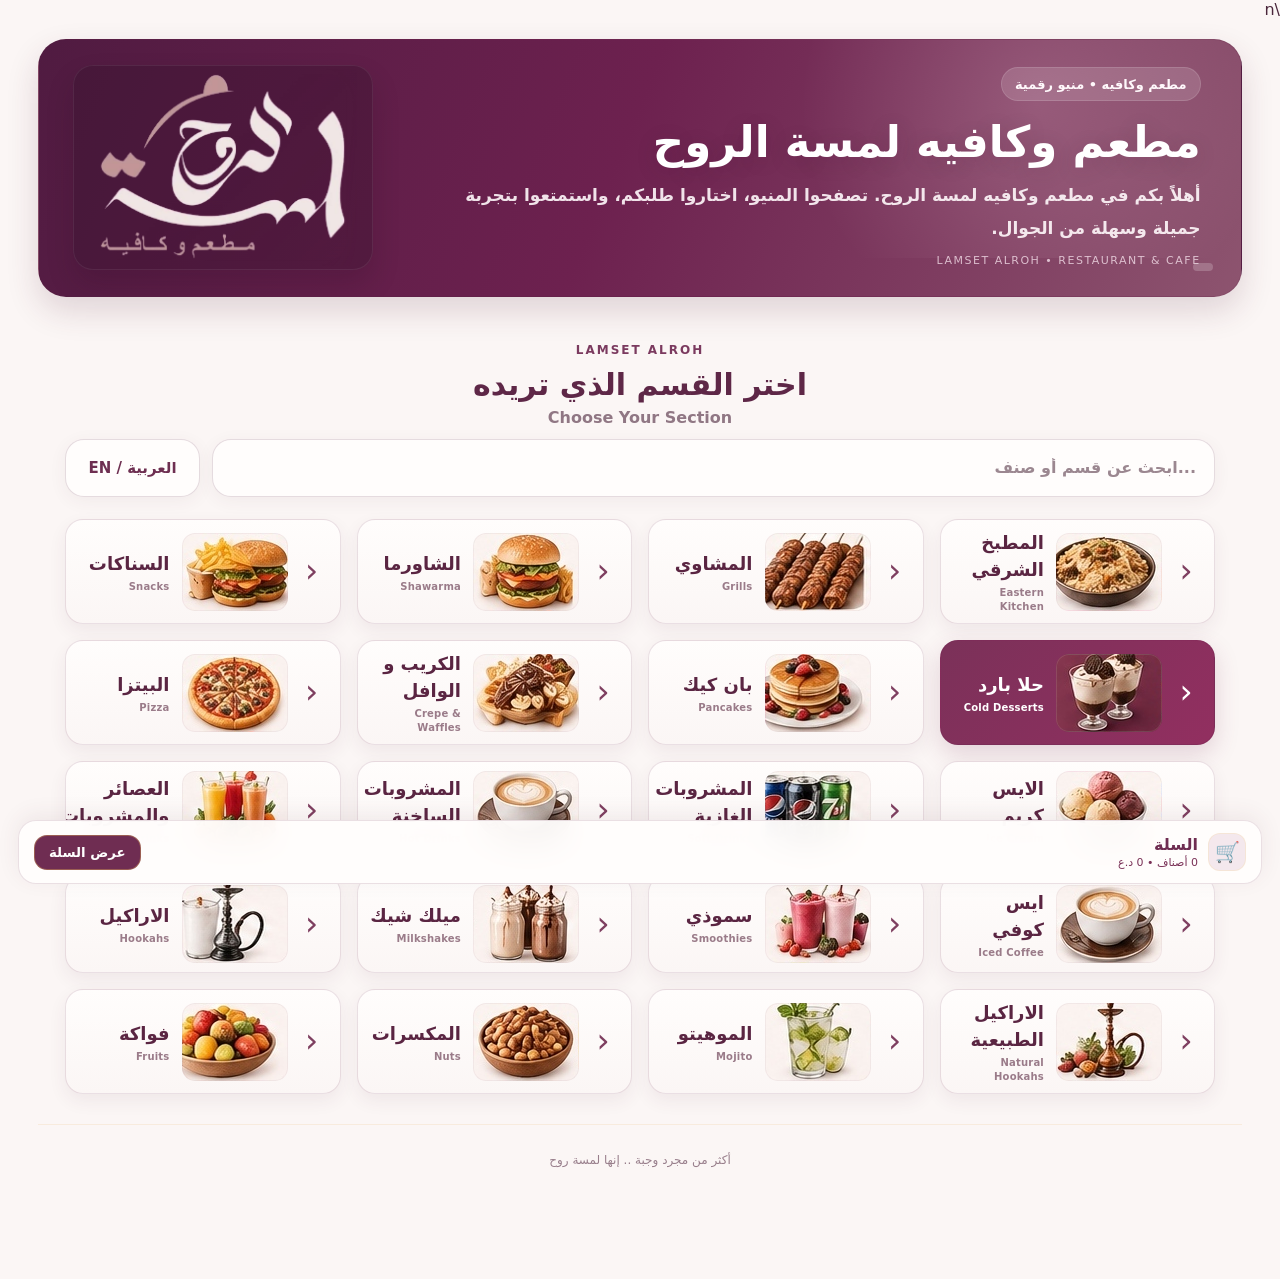
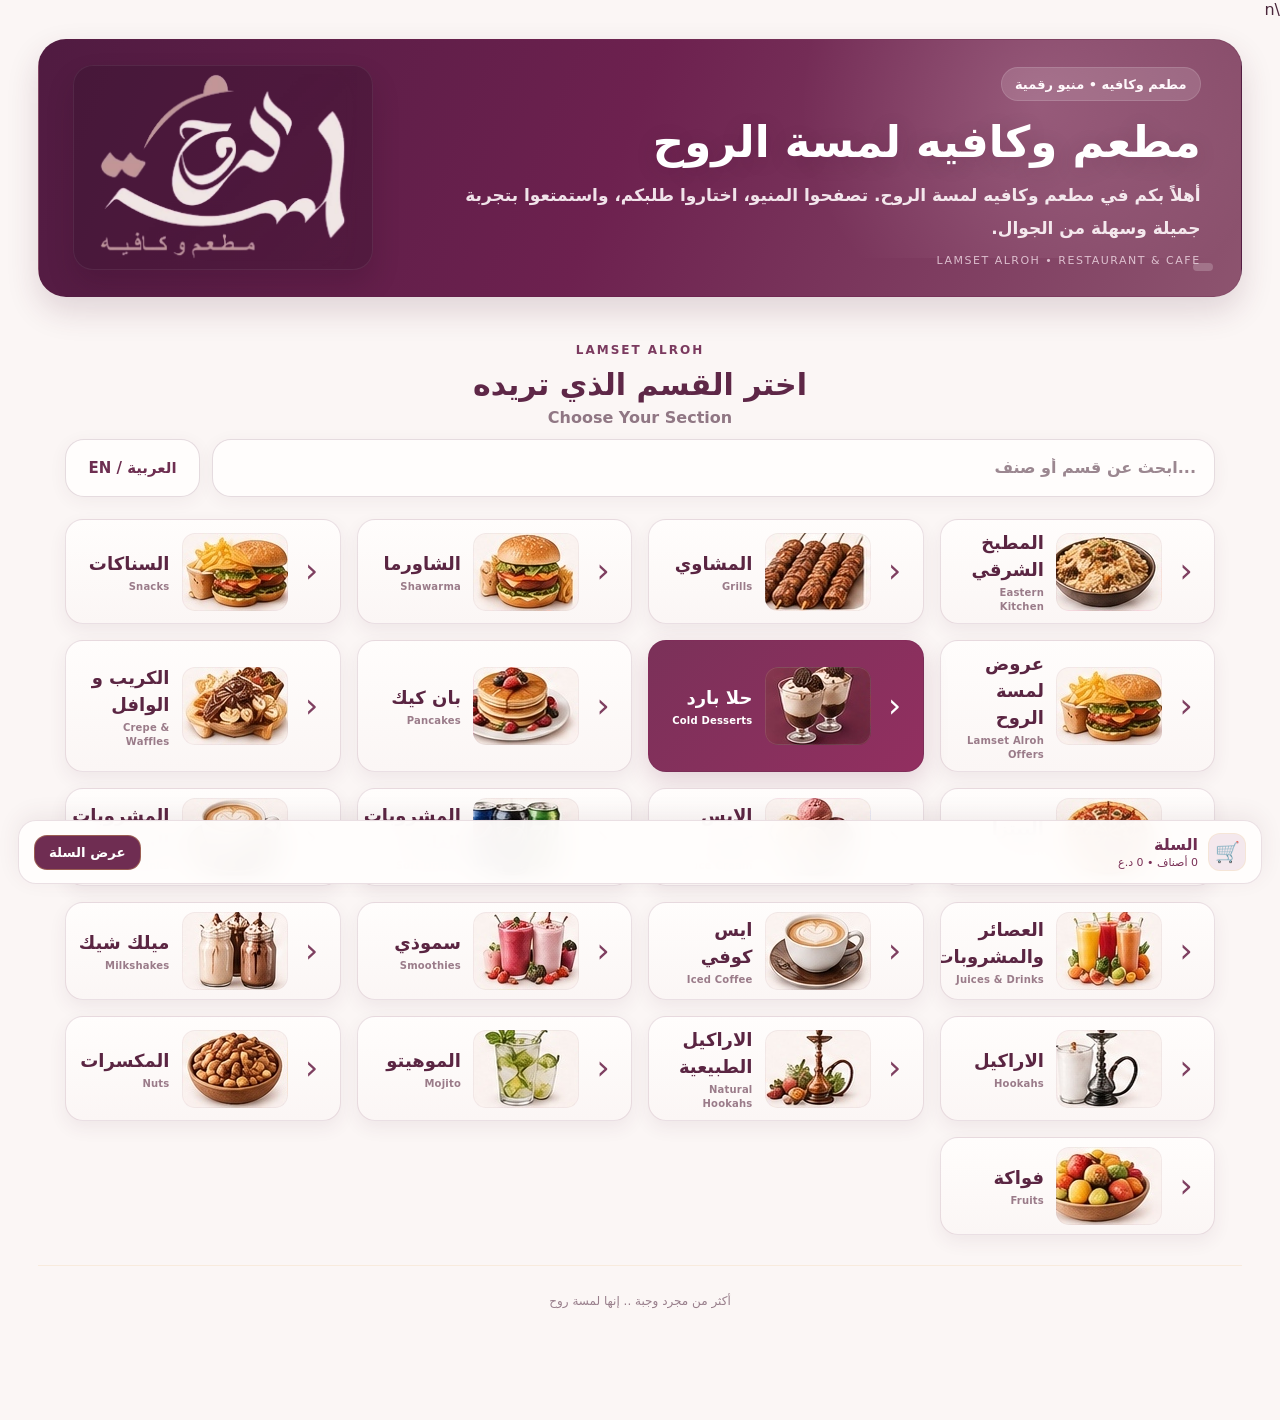
